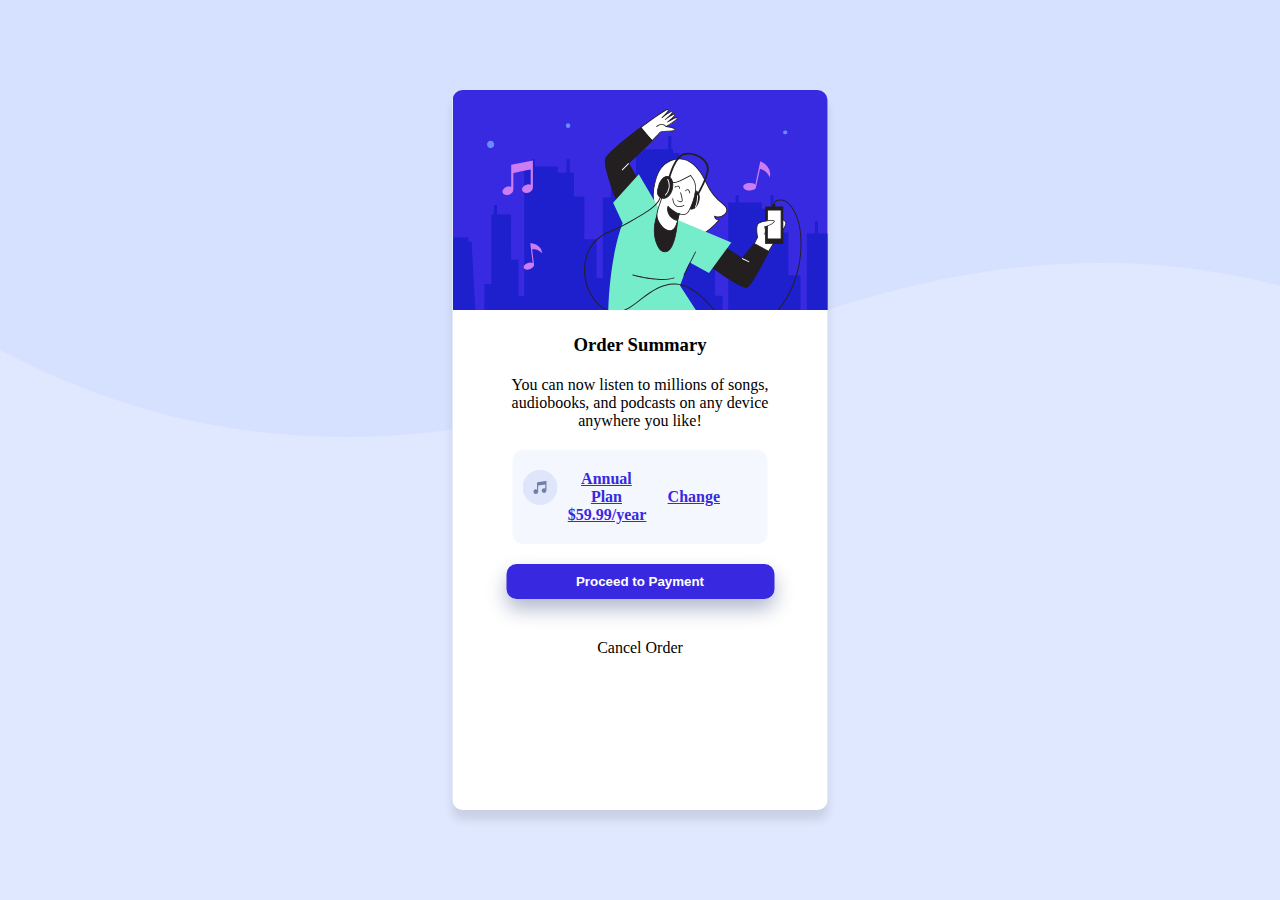
==== order-summary-component-main/index.html @ 39758f54 "Setup" ====
<!DOCTYPE html>
<html lang="en">
<head>
  <meta charset="UTF-8">
  <meta name="viewport" content="width=device-width, initial-scale=1.0"> <!-- displays site properly based on user's device -->

  <link rel="icon" type="image/png" sizes="32x32" href="./images/favicon-32x32.png">
  
  <title>Frontend Mentor | Order summary card</title>

  <!-- Feel free to remove these styles or customise in your own stylesheet 👍 -->
  <link rel="stylesheet" href="style.css">
</head>
<body>
  <div class="main">
   <img id = "second-img" src="./images/pattern-background-desktop.svg" alt="">
    
    <div class="container">
      <div class="dancing-img">
              <img src="./images/illustration-hero.svg" alt="illustration">
      </div>

      <div class="order">

        <h3>Order Summary</h3>

        <p>
          You can now listen to millions of songs, audiobooks, and podcasts on any device anywhere you like!
        </p>

        <div class = "music" >
          <img src="./images/icon-music.svg" alt="">
          <p>Annual Plan
            <span>$59.99/year</span>
          </p>
          <p> Change</p>
        </div>

        <button>Proceed to Payment</button>
        <p>Cancel Order</p>
      </div>
    </div>
  </div>
  

  

  

 

  
  
  
  <div class="attribution">
    Challenge by <a href="https://www.frontendmentor.io?ref=challenge" target="_blank">Frontend Mentor</a>. 
    Coded by <a href="#">Your Name Here</a>.
  </div>
</body>
</html>
---- order-summary-component-main/style.css ----
*{
    margin: 0;
    padding: 0;
    /* font-family: (https://fonts.google.com/specimen/Red+Hat+Display); */
}
.attribution { font-size: 11px; text-align: center; }
.attribution a { color: hsl(228, 45%, 44%); }

html{
  background: hsl(225, 100%, 94%);
  width: 100vw;
  height: 100vh;
  overflow: hidden;
}

body > img{
  position: relative;
  top: -10%;
  left: 0;
  height: 350px;
  width: 100%;
}

p{
  font-size: 16px;
  text-align: center;
}

.order > p{
    padding: 20px;
}

h3{
    margin: 0;
    padding: 0;
    text-align: center;
}

.container{
  width: 375px;
  height: 80%;
  background-color: white;
  position: absolute;
  overflow: hidden;
  border-radius: 10px;
  box-shadow: 0 10px 10px rgba(0, 0, 0, 0.1);
  top: 50%;
  left: 50%;
  transform: translate(-50%, -50%);
  display: flex;
  flex-direction: column;
}

.container > img{
    height: 35%;
}

.order{
  padding: 20px;
  height: 70%;
  position: relative;
}

.music{
    background-color: hsl(225, 100%, 98%);
    width: 70%;
    margin: 0 auto;
    padding: 20px 10px;
    display: flex;
    justify-self: center;
    flex-direction: row;
    margin-bottom: 20px;
    border-radius: 10px;
    gap: 10px;
}

.music > img{
    width: 35px;
    height: 35px;
}

.music > div{
    font-weight: 700;
}

.music > div > span{
    font-size: 16px;
    font-weight: 500;
}

.music > p{
    text-decoration: underline;
    color: hsl(245, 75%, 52%);
    display: inline-block;
    margin: auto 0;
    font-weight: 700;
    width: 33%;
    justify-self: flex-end;
    cursor: pointer;
}

.music > p:hover{
    color: hsl(224, 23%, 55%);
    text-decoration: none;
}
.order > button{
    background-color: hsl(245, 75%, 52%);
    width: 80%;
    color: white;
    outline: 0;
    border: none;
    padding: 10px;
    border-radius: 10px;
    font-weight: 700;
    display: flex;
    align-items: center;
    justify-content: center;
    margin: 0 auto 20px;
    box-shadow: 0 10px 20px hsl(224, 23%, 75%);
}

.order > button:hover{
    background-color: hsl(224, 23%, 55%);
    cursor: pointer;
}

.order > .last{
    padding: 0;
    color: hsl(223, 47%, 23%);
    font-weight: 700;
    cursor: pointer;
}

.order > .last:hover{
    color: black;
}
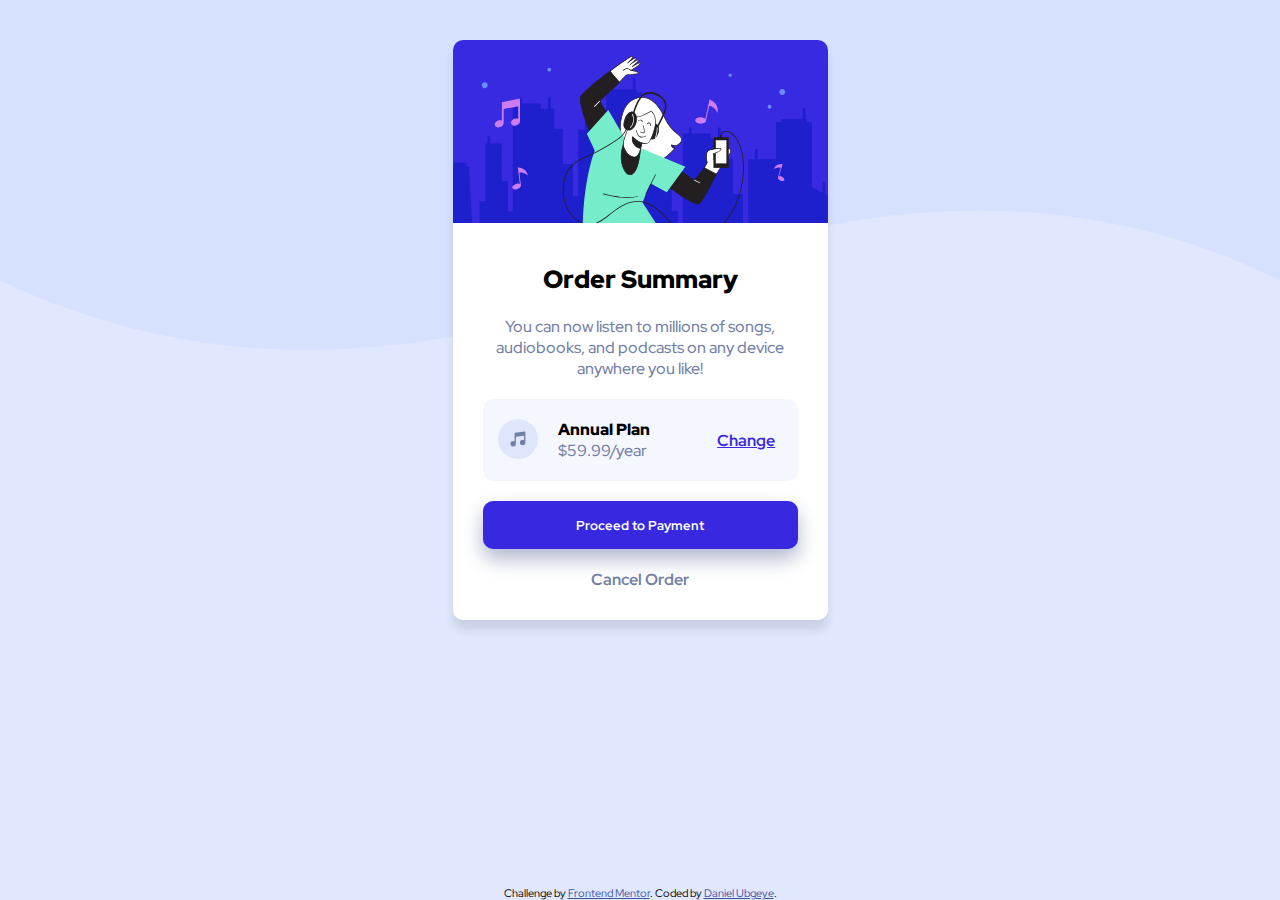
==== commit b04c796a: "solving landing page issues" ====
--- a/order-summary-component-main/index.html
+++ b/order-summary-component-main/index.html
@@ -1,60 +1,50 @@
 <!DOCTYPE html>
 <html lang="en">
 <head>
-  <meta charset="UTF-8">
-  <meta name="viewport" content="width=device-width, initial-scale=1.0"> <!-- displays site properly based on user's device -->
+    <meta charset="UTF-8">
+    <meta name="viewport" content="width=device-width, initial-scale=1.0"> <!-- displays site properly based on user's device -->
 
-  <link rel="icon" type="image/png" sizes="32x32" href="./images/favicon-32x32.png">
-  
-  <title>Frontend Mentor | Order summary card</title>
+    <link rel="icon" type="image/png" sizes="32x32" href="./images/favicon-32x32.png">
 
-  <!-- Feel free to remove these styles or customise in your own stylesheet 👍 -->
-  <link rel="stylesheet" href="style.css">
+    <title>Frontend Mentor | Order summary card</title>
+
+    <!-- Feel free to remove these styles or customise in your own stylesheet 👍 -->
+    <link rel="stylesheet" href="style.css">
 </head>
+
 <body>
-  <div class="main">
-   <img id = "second-img" src="./images/pattern-background-desktop.svg" alt="">
-    
+
+    <img id = "first-img" src="./images/pattern-background-desktop.svg" alt="">
+
     <div class="container">
-      <div class="dancing-img">
-              <img src="./images/illustration-hero.svg" alt="illustration">
+
+        <img src="./images/illustration-hero.svg" alt="illustration">
+
+        <div class="order">
+            <h3>Order Summary</h3>
+
+            <p>
+                You can now listen to millions of songs, audiobooks, and podcasts on any device anywhere you like!
+            </p>
+
+            <div class = "music" >
+                <img src="./images/icon-music.svg" alt="">
+                <div>
+                    Annual Plan
+                    <span>$59.99/year</span>
+                </div>
+                <p> Change</p>
+            </div>
+
+            <button>Proceed to Payment</button>
+
+            <p class ="last" >Cancel Order</p>
+        </div>
+    </div>
+
+    <div class="attribution">
+        Challenge by <a href="https://www.frontendmentor.io?ref=challenge" target="_blank">Frontend Mentor</a>. 
+        Coded by <a href="#">Daniel Ubgeye</a>.
       </div>
-
-      <div class="order">
-
-        <h3>Order Summary</h3>
-
-        <p>
-          You can now listen to millions of songs, audiobooks, and podcasts on any device anywhere you like!
-        </p>
-
-        <div class = "music" >
-          <img src="./images/icon-music.svg" alt="">
-          <p>Annual Plan
-            <span>$59.99/year</span>
-          </p>
-          <p> Change</p>
-        </div>
-
-        <button>Proceed to Payment</button>
-        <p>Cancel Order</p>
-      </div>
-    </div>
-  </div>
-  
-
-  
-
-  
-
- 
-
-  
-  
-  
-  <div class="attribution">
-    Challenge by <a href="https://www.frontendmentor.io?ref=challenge" target="_blank">Frontend Mentor</a>. 
-    Coded by <a href="#">Your Name Here</a>.
-  </div>
 </body>
 </html>--- a/order-summary-component-main/style.css
+++ b/order-summary-component-main/style.css
@@ -1,91 +1,110 @@
+@import url('https://fonts.googleapis.com/css2?family=Red+Hat+Display:wght@500;700;900&display=swap');
+
 *{
     margin: 0;
     padding: 0;
-    /* font-family: (https://fonts.google.com/specimen/Red+Hat+Display); */
+    font-family:  'Red Hat Display', sans-serif;
 }
-.attribution { font-size: 11px; text-align: center; }
+
+.attribution { font-size: 11px; text-align: center; position: absolute; bottom: 0; }
 .attribution a { color: hsl(228, 45%, 44%); }
 
 html{
   background: hsl(225, 100%, 94%);
   width: 100vw;
   height: 100vh;
-  overflow: hidden;
+  overflow: auto;
+}
+
+body{
+    display: flex;
+    align-items: center;
+    justify-content: center;
+    flex-direction: column;
 }
 
 body > img{
-  position: relative;
-  top: -10%;
+  position: absolute;
+  top: 0;
   left: 0;
   height: 350px;
   width: 100%;
+  z-index:  -1;
 }
 
 p{
   font-size: 16px;
   text-align: center;
+  font-weight: 500;
+  color: hsl(224, 23%, 55%);
 }
 
 .order > p{
-    padding: 20px;
+    padding: 20px 0;
 }
 
 h3{
     margin: 0;
+    margin-top: 10px;
     padding: 0;
     text-align: center;
+    font-weight: 900;
+    font-size: 25px;
 }
 
 .container{
-  width: 375px;
-  height: 80%;
-  background-color: white;
-  position: absolute;
-  overflow: hidden;
-  border-radius: 10px;
-  box-shadow: 0 10px 10px rgba(0, 0, 0, 0.1);
-  top: 50%;
-  left: 50%;
-  transform: translate(-50%, -50%);
-  display: flex;
-  flex-direction: column;
+    position: relative;
+    width: 375px;
+    height: fit-content;
+    max-height: 80%;
+    background-color: white;
+    overflow: hidden;
+    border-radius: 10px;
+    box-shadow: 0 10px 10px rgba(0, 0, 0, 0.1);
+    display: flex;
+    flex-direction: column;
+    margin-top: 40px;
+    z-index: 1;
+    /* transform: translateY(50%); */
 }
 
 .container > img{
     height: 35%;
+    max-height: 185px;
 }
 
 .order{
-  padding: 20px;
+  padding: 30px;
   height: 70%;
   position: relative;
 }
 
 .music{
     background-color: hsl(225, 100%, 98%);
-    width: 70%;
-    margin: 0 auto;
-    padding: 20px 10px;
+    width: fit-content;
+    padding: 20px 15px;
     display: flex;
-    justify-self: center;
     flex-direction: row;
+    margin: 0;
     margin-bottom: 20px;
     border-radius: 10px;
     gap: 10px;
 }
 
 .music > img{
-    width: 35px;
-    height: 35px;
+    width: 40px;
+    height: 40px;
+    margin-right: 10px;
 }
 
 .music > div{
-    font-weight: 700;
+    font-weight: 900;
 }
 
 .music > div > span{
     font-size: 16px;
     font-weight: 500;
+    color: hsl(224, 23%, 55%);
 }
 
 .music > p{
@@ -100,16 +119,16 @@
 }
 
 .music > p:hover{
-    color: hsl(224, 23%, 55%);
+    color: hsl(266, 53%, 55%);
     text-decoration: none;
 }
 .order > button{
     background-color: hsl(245, 75%, 52%);
-    width: 80%;
+    width: 100%;
     color: white;
     outline: 0;
     border: none;
-    padding: 10px;
+    padding: 15px 0px;
     border-radius: 10px;
     font-weight: 700;
     display: flex;
@@ -120,17 +139,39 @@
 }
 
 .order > button:hover{
-    background-color: hsl(224, 23%, 55%);
+    background-color: hsl(266, 53%, 55%);
     cursor: pointer;
 }
 
 .order > .last{
     padding: 0;
-    color: hsl(223, 47%, 23%);
+    color: hsl(224, 23%, 55%);
     font-weight: 700;
     cursor: pointer;
+    max-width: fit-content;
+    margin: 0 auto;
 }
 
 .order > .last:hover{
     color: black;
+}
+
+@media screen and (max-width: 375px) {
+    .container{
+        max-width: 90%;
+        max-height: 600px;
+        margin: 2opx 0;
+    }
+
+    p, .music > div > span{
+        font-size: 14px;
+    }
+
+    h3{
+        font-size: 20px;
+    }
+
+    .music > div{
+        font-size: 14px;
+    }
 }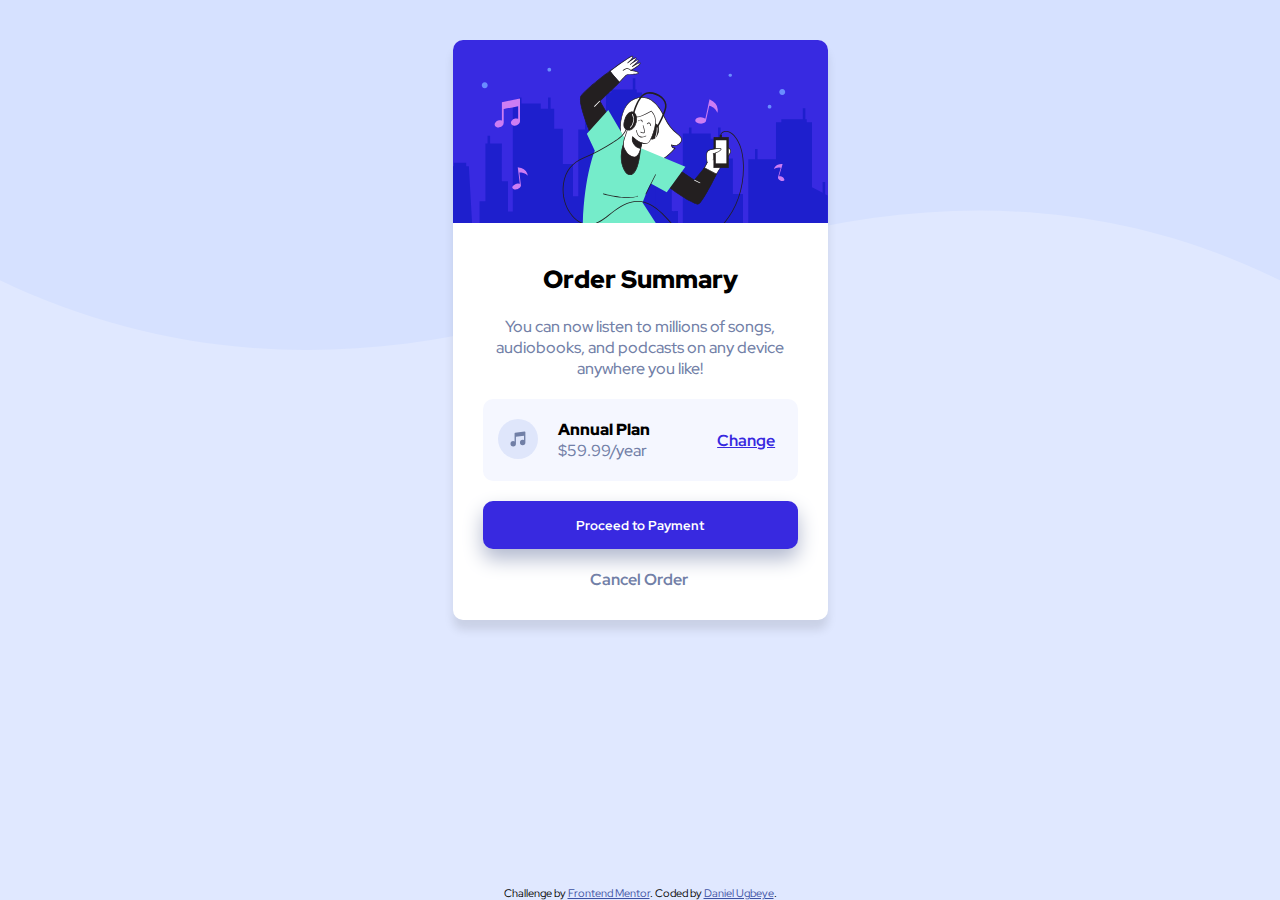
==== commit b87c8b2d: "s" ====
--- a/order-summary-component-main/index.html
+++ b/order-summary-component-main/index.html
@@ -44,7 +44,7 @@
 
     <div class="attribution">
         Challenge by <a href="https://www.frontendmentor.io?ref=challenge" target="_blank">Frontend Mentor</a>. 
-        Coded by <a href="#">Daniel Ubgeye</a>.
+        Coded by <a href="#">Daniel Ugbeye</a>.
       </div>
 </body>
 </html>--- a/order-summary-component-main/style.css
+++ b/order-summary-component-main/style.css
@@ -148,7 +148,9 @@
     color: hsl(224, 23%, 55%);
     font-weight: 700;
     cursor: pointer;
-    max-width: fit-content;
+    width: 100px;
+    display: flex;
+    text-align: center;
     margin: 0 auto;
 }
 
